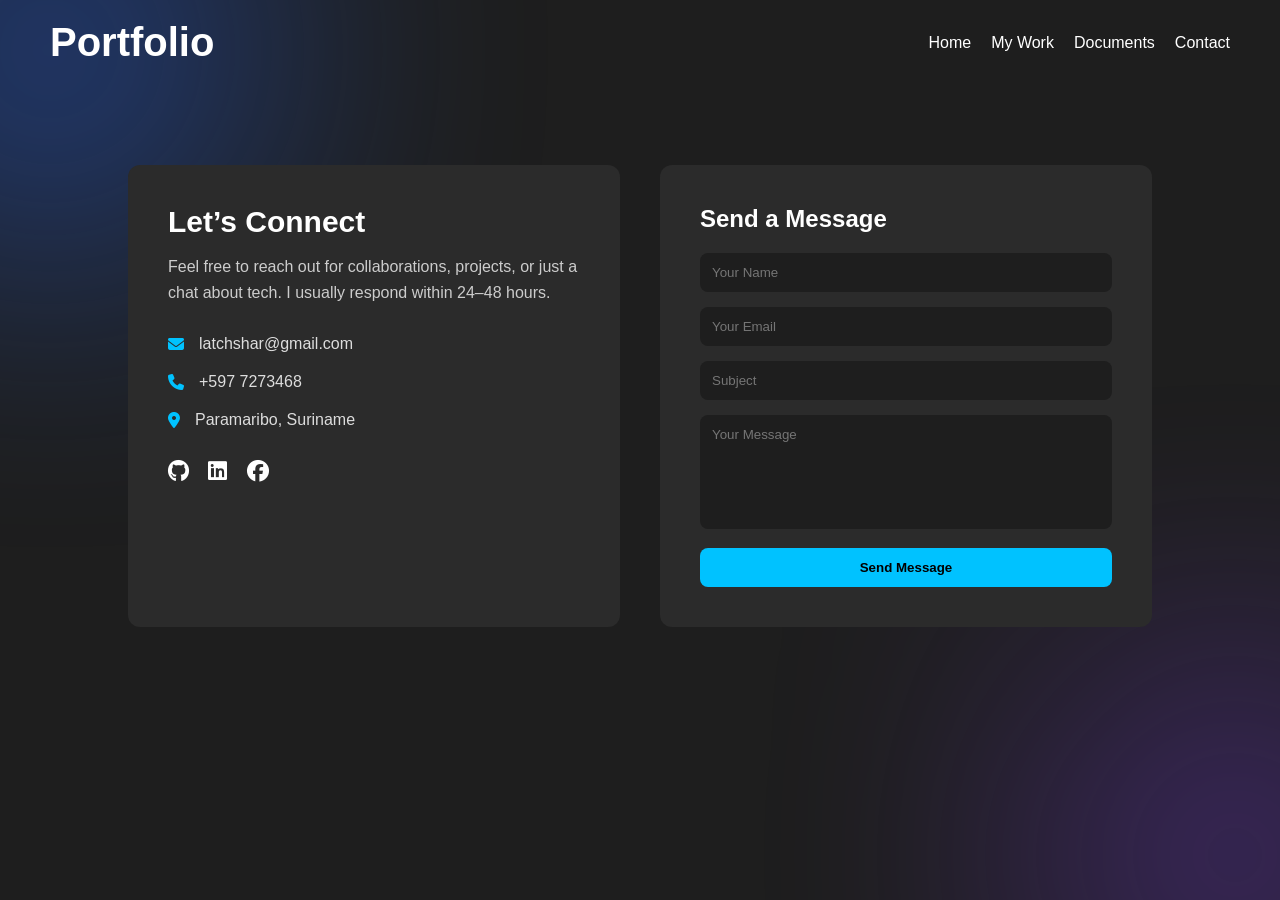
==== contact.html @ ab28279a "Add files via upload" ====
<!DOCTYPE html>
<html lang="en">
<head>
    <link rel="stylesheet" href="https://cdnjs.cloudflare.com/ajax/libs/font-awesome/6.5.1/css/all.min.css">
    <meta charset="UTF-8">
    <title>Contact</title>
    <link rel="stylesheet" href="css/contact.css">
</head>
<body>

    <!-- Header -->
    <div class="header">
        <div class="logo">Portfolio</div>

        <div class="nav">
            <a href="index.html">Home</a>
            <a href="work.html">My Work</a>
            <a href="documents.html">Documents</a>
            <a href="contact.html">Contact</a>
        </div>
    </div>
    
    <div class="background-glow glow1"></div>
    <div class="background-glow glow2"></div>
    
    <!-- Contact Section -->
<div class="contact-container">

    <!-- Left Side: Info -->
    <div class="contact-info">
        <h2>Let’s Connect</h2>
        <p>
            Feel free to reach out for collaborations, projects, or just a chat about tech.
            I usually respond within 24–48 hours.
        </p>

        <div class="info-box">
            <i class="fa-solid fa-envelope"></i>
            <span>latchshar@gmail.com</span>
        </div>

        <div class="info-box">
            <i class="fa-solid fa-phone"></i>
            <span>+597 7273468</span>
        </div>

        <div class="info-box">
            <i class="fa-solid fa-location-dot"></i>
            <span>Paramaribo, Suriname</span>
        </div>

        <div class="socials">
            <a href="#"><i class="fa-brands fa-github"></i></a>
            <a href="#"><i class="fa-brands fa-linkedin"></i></a>
            <a href="#"><i class="fa-brands fa-facebook"></i></a>
        </div>
    </div>

    <!-- Right Side: Form -->
    <div class="contact-form">
        <h2>Send a Message</h2>

        <form>
            <input type="text" placeholder="Your Name" required>
            <input type="email" placeholder="Your Email" required>
            <input type="text" placeholder="Subject">
            <textarea placeholder="Your Message" rows="6" required></textarea>

            <button type="submit">Send Message</button>
        </form>
    </div>

</div>

</body>
</html>
---- css/contact.css ----
* {
        margin: 0;
        padding: 0;
        box-sizing: border-box;
        font-family: Arial, sans-serif;
    }

    body {
        background-color: #121212;
        color: white;
    }

    /* Header */
    .header {
        display: flex;
        justify-content: space-between;
        align-items: center;
        padding: 20px 50px;
    }

    .logo {
        font-size: 2.5rem;
        font-weight: bold;
    }

    .nav {
        display: flex;
        gap: 20px;
    }

    .nav a {
        text-decoration: none;
        color: white;
        transition: 0.3s;
    }

    .nav a:hover {
        color: #00bcd4;
    }

    /* Center Name */
    .name {
        text-align: center;
        margin-top: 30px;
        font-size: 20px;
        font-weight: bold;
    }

    /* Main Box */
    .main {
        display: flex;
        align-items: center; /* vertical alignment */
        gap: 10px; /* space between img and div */
    }

    .main img {
        height: 415px;
        width: 300px;
        margin: auto auto auto -3rem;
    }
    .main-box {
        max-width: 850px;
        margin: 1rem -2rem -3rem auto;
        padding: 40px;
        background-color: #313030;
        border-radius: 10px;
        text-align: center;
    }

    .main-box h2 {
        font-size: 34px;
        margin-bottom: 20px;
    }

    .main-box p {
        margin-bottom: 30px;
        line-height: 1.6;
        color: #cccccc;
    }

    /* Buttons */
    .buttons {
        display: flex;
        justify-content: center;
        gap: 20px;
    }

    .btn {
        padding: 10px 20px;
        border: none;
        border-radius: 5px;
        text-decoration: none;
        color: white;
        transition: 0.3s;
    }
    
    .active {
        background-color: #00bcd4;
    }

    .btn:hover {
        background-color: #0197a7;
    }

    .brackets{
      font-size: -webkit-xxx-large;
      color: #00bcd4;
    }

    /* Vertical line */
  .timeline::before {
      content: "";
      position: absolute;
      left: 20px;
      top: 0;
      width: 2px;
      height: 100%;
      background: #00bcd4;
  }

  /* Timeline items */
  .timeline-item {
      position: relative;
      margin-bottom: 40px;
      padding-left: 40px;
  }

  .timeline-item::before {
      content: "";
      position: absolute;
      left: 12px;
      top: 5px;
      width: 15px;
      height: 15px;
      background: #00bcd4;
      border-radius: 50%;
  }

  .timeline {
      width: 250px;
      position: relative;
      padding: 50px 20px;
  }
  .timeline-item h4 {
      font-size: 16px;
  }
  .container{
    max-width: 925px;
    margin: 0px auto;
    text-align: center;
    display: flex;
    padding: 50px 0px;

  }
  .main_container_grey {
    background-color: #272626;
    width: auto;
  }
  .aboutme img{
    border-radius: 18rem;
    height: 18rem;
    width: 18rem;
    margin: 1rem 4rem;
    border-width: 3px;
    border-style: solid;
    border-color: #54b9d1;
  }
  .aboutme_list h2{
    text-align: left;
    font-family: monospace;
    font-size: 2rem;
    color: #54b9d1;
  }

  .aboutme_list div{
    margin: 1rem;
  }
  .aboutme_list div h4{
    display: flex;
    padding-bottom: 0.3rem;
  }
  
  .aboutme_list div h4 p{
    margin: 0rem 1rem;
    color: #ffffff8a;
  }

  .downloadcv{
    font-family: cursive;
    background-color: #54b9d1;
    max-width: 200px;
    border-radius: 10px;
    padding: 10px;
  }
 
        .background-glow{
    position:fixed;
    border-radius:50%;
    filter:blur(140px);
    z-index:-1;
}

.glow1{
    width:300px;
    height:300px;
    background:#2563eb;
    top:-100px;
    left:-100px;
}

.glow2{
    width:250px;
    height:250px;
    background:#7c3aed;
    bottom:-80px;
    right:-80px;
}
body {
    margin: 0;
    font-family: Arial, sans-serif;
    background: #1e1e1e;
    color: white;
}

/* Layout */
.contact-container {
    display: flex;
    justify-content: center;
    align-items: stretch;
    gap: 40px;
    padding: 80px 10%;
}

/* Left Side */
.contact-info {
    flex: 1;
    background: #2b2b2b;
    padding: 40px;
    border-radius: 12px;
}

.contact-info h2 {
    font-size: 30px;
    margin-bottom: 15px;
}

.contact-info p {
    color: #ccc;
    line-height: 1.6;
    margin-bottom: 30px;
}

.info-box {
    display: flex;
    align-items: center;
    gap: 15px;
    margin-bottom: 20px;
    color: #ddd;
}

.info-box i {
    color: #00c2ff;
}

/* Socials */
.socials {
    margin-top: 30px;
}

.socials a {
    color: white;
    font-size: 22px;
    margin-right: 15px;
    transition: 0.3s;
}

.socials a:hover {
    color: #00c2ff;
}

/* Right Side Form */
.contact-form {
    flex: 1;
    background: #2b2b2b;
    padding: 40px;
    border-radius: 12px;
}

.contact-form h2 {
    margin-bottom: 20px;
}

/* Inputs */
.contact-form input,
.contact-form textarea {
    width: 100%;
    padding: 12px;
    margin-bottom: 15px;
    border: none;
    border-radius: 8px;
    background: #1e1e1e;
    color: white;
    outline: none;
}

.contact-form textarea {
    resize: none;
}

/* Button */
.contact-form button {
    width: 100%;
    padding: 12px;
    border: none;
    border-radius: 8px;
    background: #00c2ff;
    color: black;
    font-weight: bold;
    cursor: pointer;
    transition: 0.3s;
}

.contact-form button:hover {
    background: #00a3d6;
}

/* Responsive */
@media (max-width: 900px) {
    .contact-container {
        flex-direction: column;
    }
}
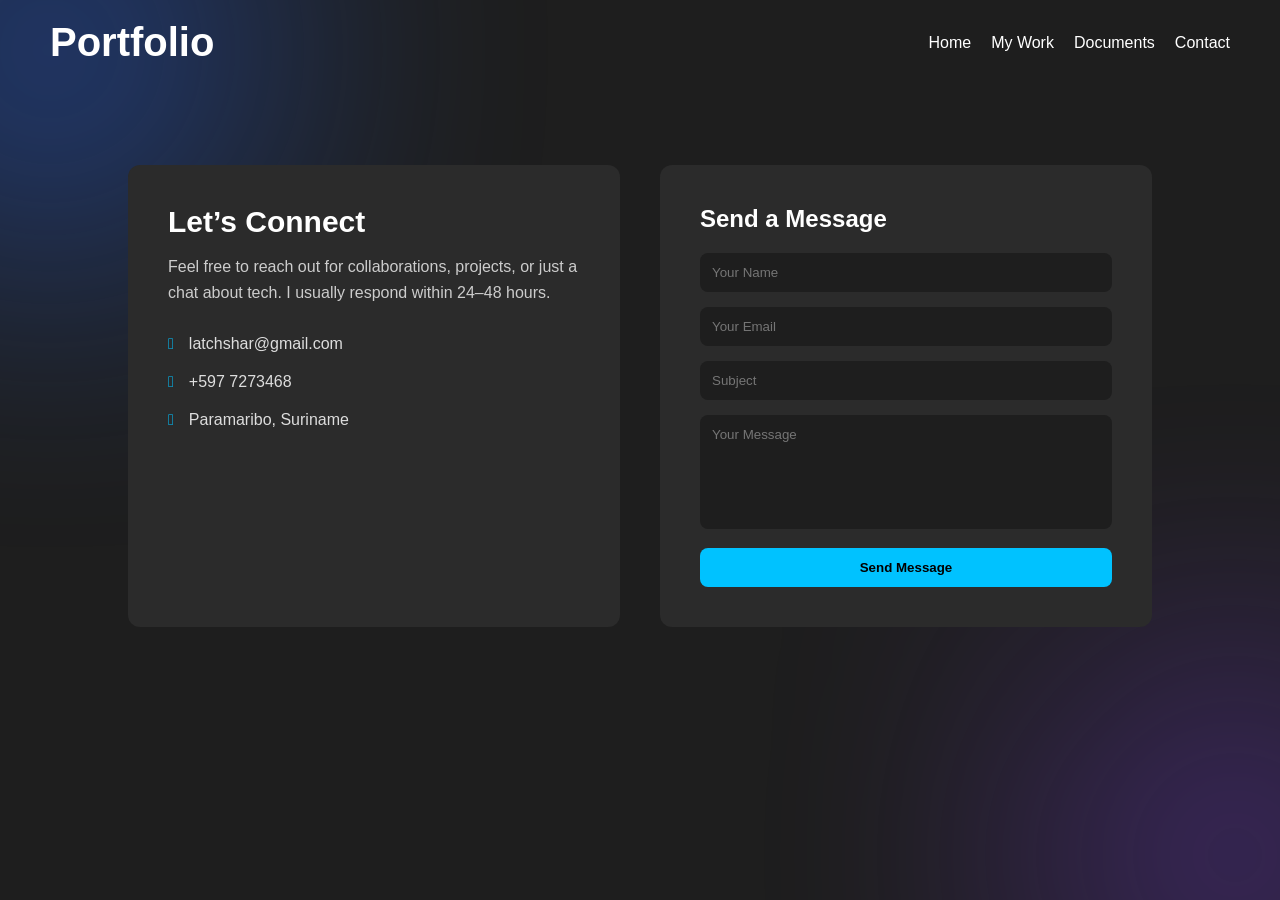
==== commit ebd7b58e: "uploading fix v2" ====
--- a/contact.html
+++ b/contact.html
@@ -1,10 +1,11 @@
 <!DOCTYPE html>
 <html lang="en">
 <head>
-    <link rel="stylesheet" href="https://cdnjs.cloudflare.com/ajax/libs/font-awesome/6.5.1/css/all.min.css">
     <meta charset="UTF-8">
     <title>Contact</title>
+    <link rel="stylesheet" href="css/main.css">
     <link rel="stylesheet" href="css/contact.css">
+    <link rel="stylesheet" href="css/all-min.css">
 </head>
 <body>
 
@@ -50,9 +51,6 @@
         </div>
 
         <div class="socials">
-            <a href="#"><i class="fa-brands fa-github"></i></a>
-            <a href="#"><i class="fa-brands fa-linkedin"></i></a>
-            <a href="#"><i class="fa-brands fa-facebook"></i></a>
         </div>
     </div>
 
--- a/css/main.css
+++ b/css/main.css
@@ -0,0 +1,217 @@
+ * {
+        margin: 0;
+        padding: 0;
+        box-sizing: border-box;
+        font-family: Arial, sans-serif;
+    }
+
+    body {
+        background-color: #121212;
+        color: white;
+    }
+
+    /* Header */
+    .header {
+        display: flex;
+        justify-content: space-between;
+        align-items: center;
+        padding: 20px 50px;
+    }
+
+    .logo {
+        font-size: 2.5rem;
+        font-weight: bold;
+    }
+
+    .nav {
+        display: flex;
+        gap: 20px;
+    }
+
+    .nav a {
+        text-decoration: none;
+        color: white;
+        transition: 0.3s;
+    }
+
+    .nav a:hover {
+        color: #00bcd4;
+    }
+
+    /* Center Name */
+    .name {
+        text-align: center;
+        margin-top: 30px;
+        font-size: 20px;
+        font-weight: bold;
+    }
+
+    /* Main Box */
+    .main {
+        display: flex;
+        align-items: center; /* vertical alignment */
+        gap: 10px; /* space between img and div */
+    }
+
+    .main img {
+        height: 415px;
+        width: 300px;
+        margin: auto auto auto -3rem;
+    }
+    .main-box {
+        max-width: 850px;
+        margin: 1rem -2rem -3rem auto;
+        padding: 40px;
+        background-color: #313030;
+        border-radius: 10px;
+        text-align: center;
+    }
+
+    .main-box h2 {
+        font-size: 34px;
+        margin-bottom: 20px;
+    }
+
+    .main-box p {
+        margin-bottom: 30px;
+        line-height: 1.6;
+        color: #cccccc;
+    }
+
+    /* Buttons */
+    .buttons {
+        display: flex;
+        justify-content: center;
+        gap: 20px;
+    }
+
+    .btn {
+        padding: 10px 20px;
+        border: none;
+        border-radius: 5px;
+        text-decoration: none;
+        color: white;
+        transition: 0.3s;
+    }
+    
+    .active {
+        background-color: #00bcd4;
+    }
+
+    .btn:hover {
+        background-color: #0197a7;
+    }
+
+    .brackets{
+      font-size: -webkit-xxx-large;
+      color: #00bcd4;
+    }
+
+    /* Vertical line */
+  .timeline::before {
+      content: "";
+      position: absolute;
+      left: 20px;
+      top: 0;
+      width: 2px;
+      height: 100%;
+      background: #00bcd4;
+  }
+
+  /* Timeline items */
+  .timeline-item {
+      position: relative;
+      margin-bottom: 40px;
+      padding-left: 40px;
+  }
+
+  .timeline-item::before {
+      content: "";
+      position: absolute;
+      left: 12px;
+      top: 5px;
+      width: 15px;
+      height: 15px;
+      background: #00bcd4;
+      border-radius: 50%;
+  }
+
+  .timeline {
+      width: 250px;
+      position: relative;
+      padding: 50px 20px;
+  }
+  .timeline-item h4 {
+      font-size: 16px;
+  }
+  .container{
+    max-width: 925px;
+    margin: 0px auto;
+    text-align: center;
+    display: flex;
+    padding: 50px 0px;
+
+  }
+  .main_container_grey {
+    background-color: #272626;
+    width: auto;
+  }
+  .aboutme img{
+    border-radius: 18rem;
+    height: 18rem;
+    width: 18rem;
+    margin: 1rem 4rem;
+    border-width: 3px;
+    border-style: solid;
+    border-color: #54b9d1;
+  }
+  .aboutme_list h2{
+    text-align: left;
+    font-family: monospace;
+    font-size: 2rem;
+    color: #54b9d1;
+  }
+
+  .aboutme_list div{
+    margin: 1rem;
+  }
+  .aboutme_list div h4{
+    display: flex;
+    padding-bottom: 0.3rem;
+  }
+  
+  .aboutme_list div h4 p{
+    margin: 0rem 1rem;
+    color: #ffffff8a;
+  }
+
+  .downloadcv{
+    font-family: cursive;
+    background-color: #54b9d1;
+    max-width: 200px;
+    border-radius: 10px;
+    padding: 10px;
+  }
+ 
+        .background-glow{
+    position:fixed;
+    border-radius:50%;
+    filter:blur(140px);
+    z-index:-1;
+}
+
+.glow1{
+    width:300px;
+    height:300px;
+    background:#2563eb;
+    top:-100px;
+    left:-100px;
+}
+
+.glow2{
+    width:250px;
+    height:250px;
+    background:#7c3aed;
+    bottom:-80px;
+    right:-80px;
+}
--- a/css/contact.css
+++ b/css/contact.css
@@ -1,220 +1,3 @@
- * {
-        margin: 0;
-        padding: 0;
-        box-sizing: border-box;
-        font-family: Arial, sans-serif;
-    }
-
-    body {
-        background-color: #121212;
-        color: white;
-    }
-
-    /* Header */
-    .header {
-        display: flex;
-        justify-content: space-between;
-        align-items: center;
-        padding: 20px 50px;
-    }
-
-    .logo {
-        font-size: 2.5rem;
-        font-weight: bold;
-    }
-
-    .nav {
-        display: flex;
-        gap: 20px;
-    }
-
-    .nav a {
-        text-decoration: none;
-        color: white;
-        transition: 0.3s;
-    }
-
-    .nav a:hover {
-        color: #00bcd4;
-    }
-
-    /* Center Name */
-    .name {
-        text-align: center;
-        margin-top: 30px;
-        font-size: 20px;
-        font-weight: bold;
-    }
-
-    /* Main Box */
-    .main {
-        display: flex;
-        align-items: center; /* vertical alignment */
-        gap: 10px; /* space between img and div */
-    }
-
-    .main img {
-        height: 415px;
-        width: 300px;
-        margin: auto auto auto -3rem;
-    }
-    .main-box {
-        max-width: 850px;
-        margin: 1rem -2rem -3rem auto;
-        padding: 40px;
-        background-color: #313030;
-        border-radius: 10px;
-        text-align: center;
-    }
-
-    .main-box h2 {
-        font-size: 34px;
-        margin-bottom: 20px;
-    }
-
-    .main-box p {
-        margin-bottom: 30px;
-        line-height: 1.6;
-        color: #cccccc;
-    }
-
-    /* Buttons */
-    .buttons {
-        display: flex;
-        justify-content: center;
-        gap: 20px;
-    }
-
-    .btn {
-        padding: 10px 20px;
-        border: none;
-        border-radius: 5px;
-        text-decoration: none;
-        color: white;
-        transition: 0.3s;
-    }
-    
-    .active {
-        background-color: #00bcd4;
-    }
-
-    .btn:hover {
-        background-color: #0197a7;
-    }
-
-    .brackets{
-      font-size: -webkit-xxx-large;
-      color: #00bcd4;
-    }
-
-    /* Vertical line */
-  .timeline::before {
-      content: "";
-      position: absolute;
-      left: 20px;
-      top: 0;
-      width: 2px;
-      height: 100%;
-      background: #00bcd4;
-  }
-
-  /* Timeline items */
-  .timeline-item {
-      position: relative;
-      margin-bottom: 40px;
-      padding-left: 40px;
-  }
-
-  .timeline-item::before {
-      content: "";
-      position: absolute;
-      left: 12px;
-      top: 5px;
-      width: 15px;
-      height: 15px;
-      background: #00bcd4;
-      border-radius: 50%;
-  }
-
-  .timeline {
-      width: 250px;
-      position: relative;
-      padding: 50px 20px;
-  }
-  .timeline-item h4 {
-      font-size: 16px;
-  }
-  .container{
-    max-width: 925px;
-    margin: 0px auto;
-    text-align: center;
-    display: flex;
-    padding: 50px 0px;
-
-  }
-  .main_container_grey {
-    background-color: #272626;
-    width: auto;
-  }
-  .aboutme img{
-    border-radius: 18rem;
-    height: 18rem;
-    width: 18rem;
-    margin: 1rem 4rem;
-    border-width: 3px;
-    border-style: solid;
-    border-color: #54b9d1;
-  }
-  .aboutme_list h2{
-    text-align: left;
-    font-family: monospace;
-    font-size: 2rem;
-    color: #54b9d1;
-  }
-
-  .aboutme_list div{
-    margin: 1rem;
-  }
-  .aboutme_list div h4{
-    display: flex;
-    padding-bottom: 0.3rem;
-  }
-  
-  .aboutme_list div h4 p{
-    margin: 0rem 1rem;
-    color: #ffffff8a;
-  }
-
-  .downloadcv{
-    font-family: cursive;
-    background-color: #54b9d1;
-    max-width: 200px;
-    border-radius: 10px;
-    padding: 10px;
-  }
- 
-        .background-glow{
-    position:fixed;
-    border-radius:50%;
-    filter:blur(140px);
-    z-index:-1;
-}
-
-.glow1{
-    width:300px;
-    height:300px;
-    background:#2563eb;
-    top:-100px;
-    left:-100px;
-}
-
-.glow2{
-    width:250px;
-    height:250px;
-    background:#7c3aed;
-    bottom:-80px;
-    right:-80px;
-}
 body {
     margin: 0;
     font-family: Arial, sans-serif;
